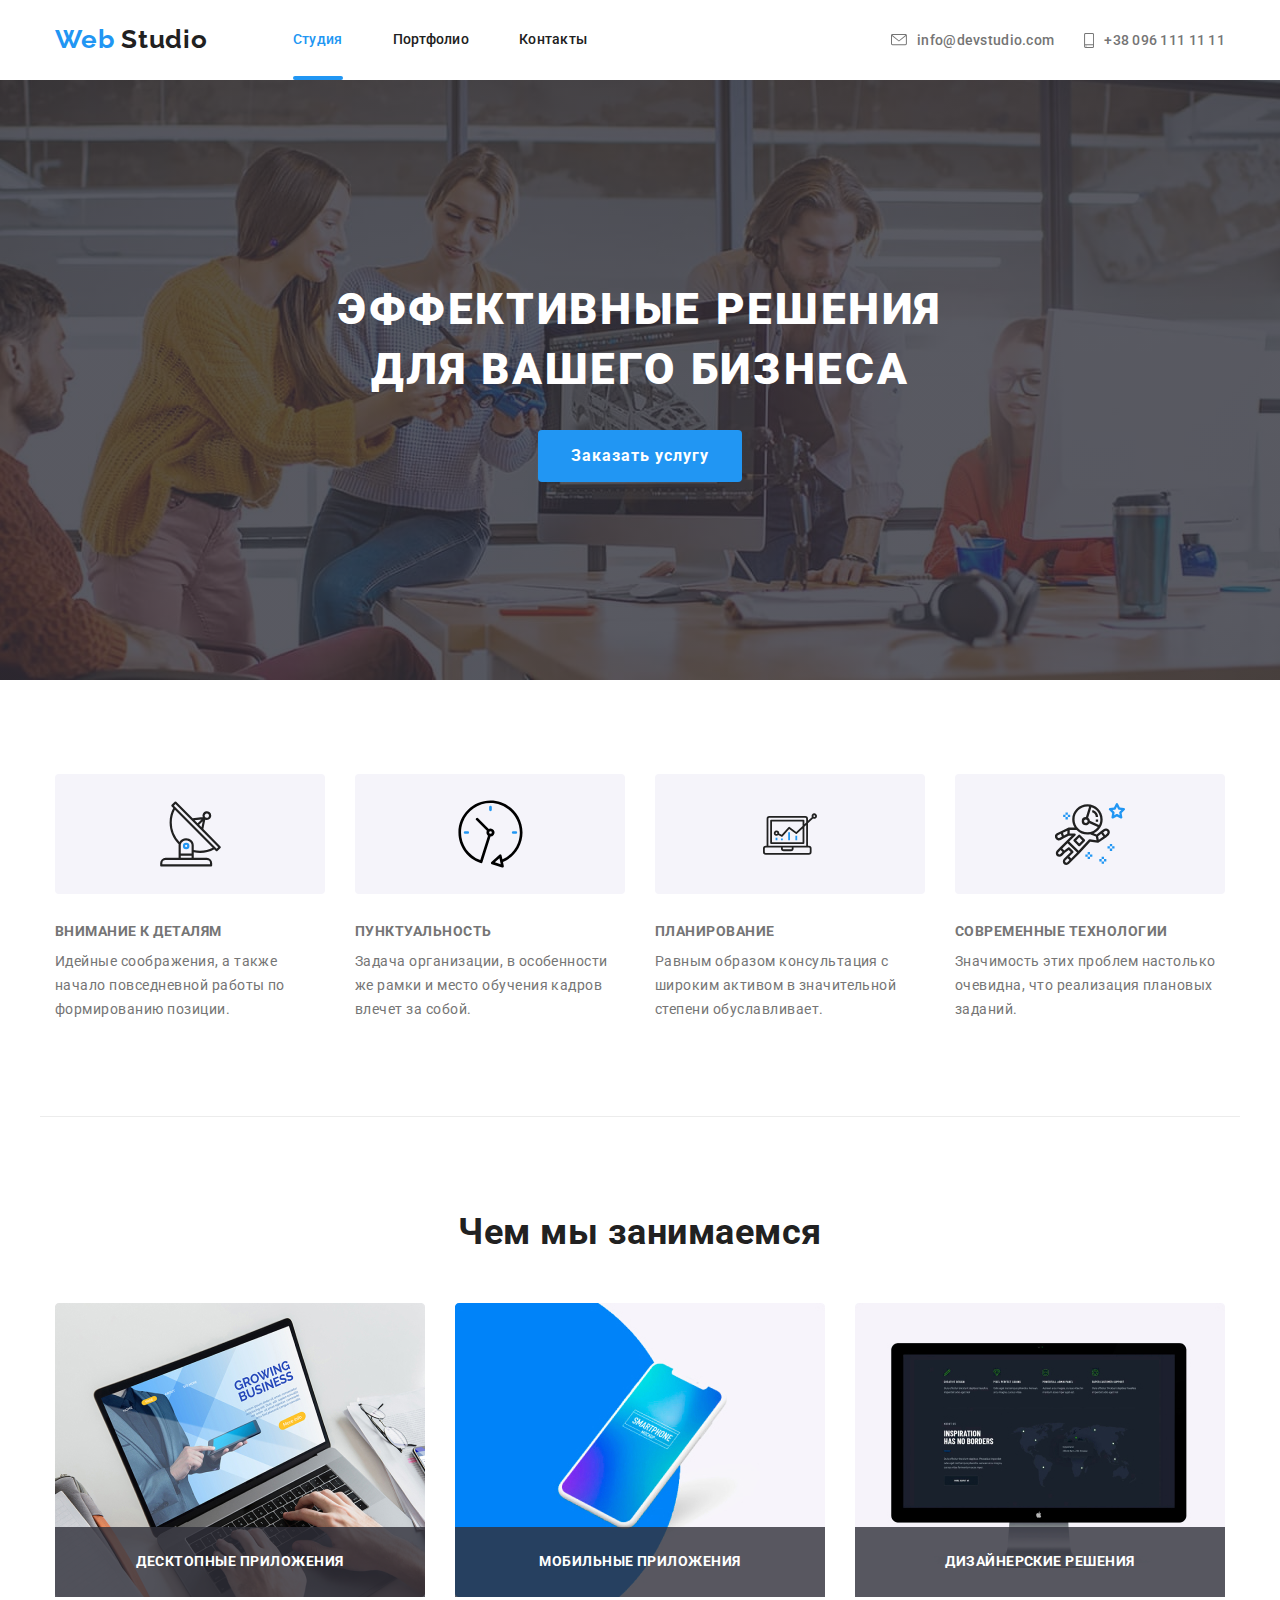
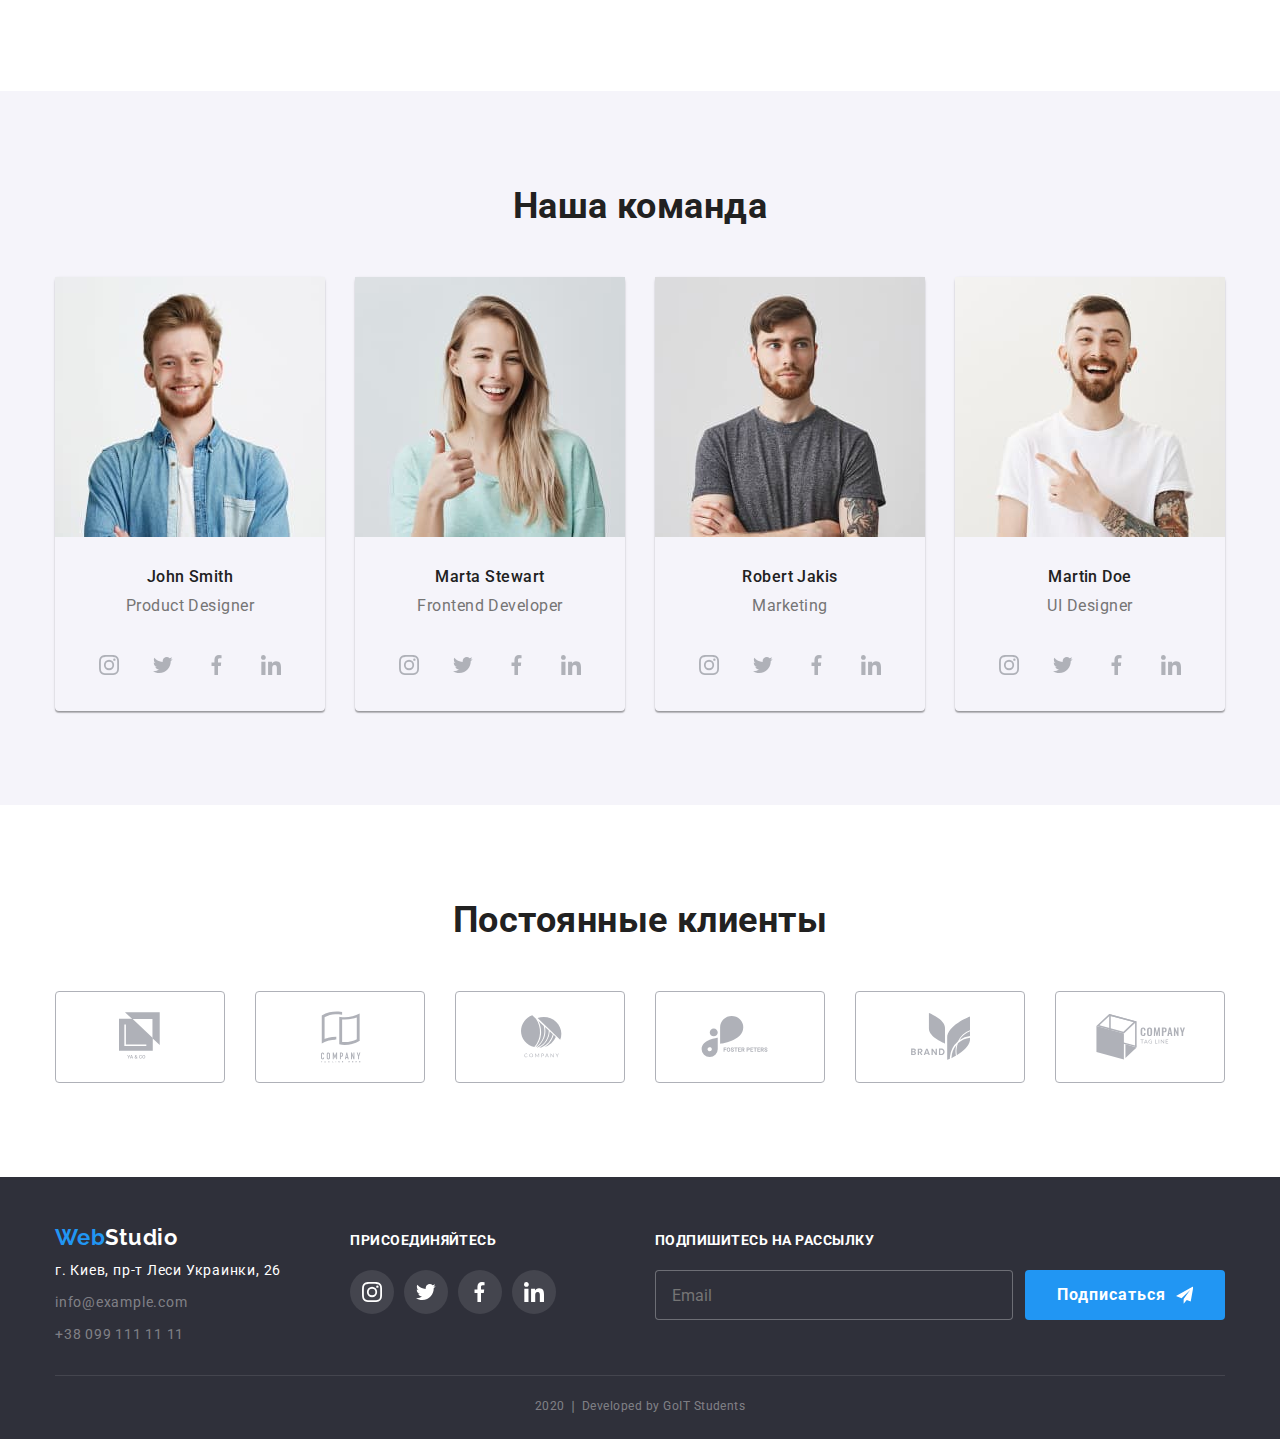
==== index.html @ 5059d778 "клонирование файлов" ====
<!DOCTYPE html>
<html lang="ru">
  <head>
    <meta charset="UTF-8" />
    <meta name="viewport" content="width=device-width, initial-scale=1.0" />
    <title>Web_studio</title>
    <link
      href="https://fonts.googleapis.com/css2?family=Raleway:wght@700&family=Roboto:wght@400;500;700;900&display=swap"
      rel="stylesheet"
    />
    <link rel="stylesheet" type="text/css" href="css/normalize.css" />
    <link rel="stylesheet" href="./css/styles.css" />
  </head>
  <body class="page">
    <!-- Шапка сайта -->
    <header>
      <div class="container main-flex">
        <nav class="nav-flex">
          <div class="logo-color">
            <a href="./index.html" class="logo"
              ><span class="logo-title"> Web </span> Studio
            </a>
          </div>
          <ul class="site-nav list">
            <li class="item"><a href="" class="link current">Студия</a></li>
            <li class="item">
              <a href="./portfolio.html" class="link">Портфолио</a>
            </li>
            <li class="item"><a href="" class="link">Контакты</a></li>
          </ul>
        </nav>
        <ul class="aside list">
          <li class="item">
            <a href="" class="link">
              <svg class="link-email">
                <use href="./image/sprite.svg#icon-email"></use>
              </svg>
              info@devstudio.com</a
            >
          </li>
          <li class="item">
            <a href="" class="link">
              <svg class="link-smartphone">
                <use href="./image/sprite.svg#icon-smartphone"></use>
              </svg>
              +38 096 111 11 11</a
            >
          </li>
        </ul>
      </div>
    </header>
    <main>
      <!--Главный сектор-->
      <div>
        <section class="hero">
          <h1 class="hero-title">
            эффективные решения <br />для вашего бизнеса
          </h1>
          <button class="button primary" data-modal-open>
            Заказать услугу
          </button>
          <div class="backdrop is-hidden" data-modal>
            <div class="modal">
              <form class="form" autocomplete="off">
                <span class="modal-title"
                  >Оставьте свои данные, мы вам перезвоним</span
                >
                <div class="form-field">
                  <input
                    id="user"
                    type="text"
                    class="input-form"
                    name="name"
                    placeholder=" "
                    autofocus
                  />
                  <label for="user" class="form-label">Имя</label>
                  <svg class="inputimg" width="18" height="18">
                    <use href="./image/sprite.svg#icon-inputname"></use>
                  </svg>
                </div>
                <div class="form-field">
                  <input
                    id="tel"
                    type="tel"
                    name="tel"
                    placeholder=" "
                    class="input-form"
                  />
                  <label for="tel" class="form-label">Телефон</label>
                  <svg class="inputimg" width="18" height="18">
                    <use href="./image/sprite.svg#icon-inputphone"></use>
                  </svg>
                </div>
                <div class="form-field">
                  <input
                    id="email"
                    type="email"
                    name="mail"
                    class="input-form"
                    placeholder=" "
                  />
                  <label for="email" class="form-label">Почта</label>
                  <svg class="inputimg" width="18" height="18">
                    <use href="./image/sprite.svg#icon-inputmail"></use>
                  </svg>
                </div>
                <div class="form-comment">
                  <textarea
                    class="comment"
                    name="comment"
                    id="comment"
                    placeholder=" "
                  ></textarea>
                  <label for="comment" class="form-label">Комментарий</label>
                </div>
                <div>
                  <label for="politica" class="politica"
                    ><input
                      class="checkbox"
                      name="checkbox"
                      value="politica"
                      id="politica"
                      type="checkbox"
                    />
                    <span class="label-icon"></span>
                    Соглашаюсь с рассылкой и принимаю
                    <a href="" class="politica-underline">Условия договора</a>
                  </label>
                </div>
                <button type="submit" class="button-submit">Отправить</button>
              </form>
              <button class="modal-close" data-modal-close>
                <svg class="inputclose" width="18" height="18">
                  <use href="./image/sprite.svg#icon-inputclose"></use>
                </svg>
              </button>
            </div>
          </div>
        </section>
      </div>
      <!-- Особенности компании-->
      <section class="section">
        <div class="feature_bottom container">
          <h2 class="section-title visually-hidden">Особенности компании</h2>
          <ul class="features list">
            <li class="item">
              <a href="" class="color">
                <svg class="antenna">
                  <use href="./image/sprite.svg#icon-antenna"></use>
                </svg>
              </a>
              <h3 class="title">Внимание к деталям</h3>
              <p class="text">
                Идейные соображения, а также начало повседневной работы по
                формированию позиции.
              </p>
            </li>
            <li class="item">
              <a href="" class="color">
                <svg class="Clock">
                  <use href="./image/sprite.svg#icon-lock"></use>
                </svg>
              </a>
              <h3 class="title">Пунктуальность</h3>
              <p class="text">
                Задача организации, в особенности же рамки и место обучения
                кадров влечет за собой.
              </p>
            </li>
            <li class="item">
              <a href="" class="color">
                <svg class="diagram">
                  <use href="./image/sprite.svg#icon-diagram"></use>
                </svg>
              </a>
              <h3 class="title">Планирование</h3>
              <p class="text">
                Равным образом консультация с широким активом в значительной
                степени обуславливает.
              </p>
            </li>
            <li class="item">
              <a href="" class="color">
                <svg class="astronaut">
                  <use href="./image/sprite.svg#icon-astronaut"></use>
                </svg>
              </a>
              <h3 class="title">Современные технологии</h3>
              <p class="text">
                Значимость этих проблем настолько очевидна, что реализация
                плановых заданий.
              </p>
            </li>
          </ul>
        </div>
      </section>
      <!--Чем занимается компания-->
      <section class="box">
        <div class="container">
          <h3 class="title">Чем мы занимаемся</h3>
          <ul class="box-img list">
            <li class="item">
              <a href="" class="box-img img"
                ><img
                  src="./image/img.jpg"
                  alt="Компьютер"
                  width="370"
                  height="294"
              /></a>

              <p class="text">Десктопные приложения</p>
            </li>
            <li class="item">
              <a href="" class="box-img img"
                ><img
                  src="./image/phone.jpg"
                  alt="Смартфон"
                  width="370"
                  height="294"
              /></a>

              <p class="text">Мобильные приложения</p>
            </li>
            <li class="item">
              <a href="" class="box-img img"
                ><img
                  src="./image/monitor.jpg"
                  alt="Монитор"
                  width="370"
                  height="294"
              /></a>
              <p class="text">Дизайнерские решения</p>
            </li>
          </ul>
        </div>
      </section>
      <!--Команда-->
      <section class="section-team">
        <div class="container team">
          <h3 class="title">Наша команда</h3>
          <ul class="teams list">
            <li class="teams-item">
              <a href=""
                ><img
                  src="./image/foto/John.jpg"
                  alt="Фото John Smith"
                  class="team-img"
                  width="270"
                  height="260"
              /></a>
              <h4 class="subject">John Smith</h4>
              <p class="subtitle">Product Designer</p>
              <ul class="social-nav list">
                <li class="item">
                  <a href="https://www.instagram.com/" class="socials">
                    <svg class="link-social">
                      <use href="./image/sprite.svg#icon-instagram"></use>
                    </svg>
                  </a>
                </li>
                <li class="item">
                  <a href="https://twitter.com/" class="socials">
                    <svg class="link-social">
                      <use href="./image/sprite.svg#icon-twitter"></use>
                    </svg>
                  </a>
                </li>
                <li class="item">
                  <a href="https://www.facebook.com/" class="socials">
                    <svg class="link-social">
                      <use href="./image/sprite.svg#icon-facebook"></use>
                    </svg>
                  </a>
                </li>
                <li class="item">
                  <a href="https://ua.linkedin.com/" class="socials">
                    <svg class="link-social">
                      <use href="./image/sprite.svg#icon-linkedin"></use>
                    </svg>
                  </a>
                </li>
              </ul>
            </li>
            <li class="teams-item">
              <a href=""
                ><img
                  src="./image/foto/Marta.jpg"
                  alt="Фото Marta Stewart"
                  class="team-img"
                  width="270"
                  height="260"
              /></a>
              <h4 class="subject">Marta Stewart</h4>
              <p class="subtitle">Frontend Developer</p>
              <ul class="social-nav list">
                <li class="item">
                  <a href="https://www.instagram.com/" class="socials">
                    <svg class="link-social">
                      <use href="./image/sprite.svg#icon-instagram"></use>
                    </svg>
                  </a>
                </li>
                <li class="item">
                  <a href="https://twitter.com/" class="socials">
                    <svg class="link-social">
                      <use href="./image/sprite.svg#icon-twitter"></use>
                    </svg>
                  </a>
                </li>
                <li class="item">
                  <a href="https://www.facebook.com/" class="socials">
                    <svg class="link-social">
                      <use href="./image/sprite.svg#icon-facebook"></use>
                    </svg>
                  </a>
                </li>
                <li class="item">
                  <a href="https://ua.linkedin.com/" class="socials">
                    <svg class="link-social">
                      <use href="./image/sprite.svg#icon-linkedin"></use>
                    </svg>
                  </a>
                </li>
              </ul>
            </li>
            <li class="teams-item">
              <a href=""
                ><img
                  src="./image/foto/Robert.jpg"
                  alt="Фото Robert Jakis"
                  class="team-img"
                  width="270"
                  height="260"
              /></a>
              <h4 class="subject">Robert Jakis</h4>
              <p class="subtitle">Marketing</p>
              <ul class="social-nav list">
                <li class="item">
                  <a href="https://www.instagram.com/" class="socials">
                    <svg class="link-social">
                      <use href="./image/sprite.svg#icon-instagram"></use>
                    </svg>
                  </a>
                </li>
                <li class="item">
                  <a href="https://twitter.com/" class="socials">
                    <svg class="link-social">
                      <use href="./image/sprite.svg#icon-twitter"></use>
                    </svg>
                  </a>
                </li>
                <li class="item">
                  <a href="https://www.facebook.com/" class="socials">
                    <svg class="link-social">
                      <use href="./image/sprite.svg#icon-facebook"></use>
                    </svg>
                  </a>
                </li>
                <li class="item">
                  <a href="https://ua.linkedin.com/" class="socials">
                    <svg class="link-social">
                      <use href="./image/sprite.svg#icon-linkedin"></use>
                    </svg>
                  </a>
                </li>
              </ul>
            </li>
            <li class="teams-item">
              <a href=""
                ><img
                  src="./image/foto/Mantin.jpg"
                  alt="Фото Martin Doe"
                  class="team-img"
                  width="270"
                  height="260"
              /></a>
              <h4 class="subject">Martin Doe</h4>
              <p class="subtitle">UI Designer</p>
              <ul class="social-nav list">
                <li class="item">
                  <a href="https://www.instagram.com/" class="socials">
                    <svg class="link-social">
                      <use href="./image/sprite.svg#icon-instagram"></use>
                    </svg>
                  </a>
                </li>
                <li class="item">
                  <a href="https://twitter.com/" class="socials">
                    <svg class="link-social">
                      <use href="./image/sprite.svg#icon-twitter"></use>
                    </svg>
                  </a>
                </li>
                <li class="item">
                  <a href="https://www.facebook.com/" class="socials">
                    <svg class="link-social">
                      <use href="./image/sprite.svg#icon-facebook"></use>
                    </svg>
                  </a>
                </li>
                <li class="item">
                  <a href="https://ua.linkedin.com/" class="socials">
                    <svg class="link-social">
                      <use href="./image/sprite.svg#icon-linkedin"></use>
                    </svg>
                  </a>
                </li>
              </ul>
            </li>
          </ul>
        </div>
      </section>
      <!--Клиенты-->
      <section class="section-client">
        <div class="container client">
          <h4 class="title">Постоянные клиенты</h4>
          <ul class="link list">
            <li class="item">
              <a href="" class="link-icon">
                <svg class="client-icon">
                  <use href="./image/sprite.svg#icon-client1"></use>
                </svg>
              </a>
            </li>
            <li class="item">
              <a href="" class="link-icon"
                ><svg class="client-icon2">
                  <use href="./image/sprite.svg#icon-client2"></use></svg
              ></a>
            </li>
            <li class="item">
              <a href="" class="link-icon"
                ><svg class="client-icon3">
                  <use href="./image/sprite.svg#icon-client3"></use>
                </svg>
              </a>
            </li>
            <li class="item">
              <a href="" class="link-icon"
                ><svg class="client-icon4">
                  <use href="./image/sprite.svg#icon-client4"></use>
                </svg>
              </a>
            </li>
            <li class="item">
              <a href="" class="link-icon"
                ><svg class="client-icon5">
                  <use href="./image/sprite.svg#icon-client5"></use>
                </svg>
              </a>
            </li>
            <li class="item">
              <a href="" class="link-icon"
                ><svg class="client-icon6">
                  <use href="./image/sprite.svg#icon-client6"></use>
                </svg>
              </a>
            </li>
          </ul>
        </div>
      </section>
    </main>
    <footer>
      <!--Адрес компании-->
      <div class="container-footer">
        <div class="flex-footer">
          <div class="logo">
            <a href="./index.html" class="logo-caption"
              ><span class="logo-title"> Web </span> Studio
            </a>
            <address class="footer-address">
              <a href="" class="address-text"
                >г. Киев, пр-т Леси Украинки, 26</a
              >
              <br />
              <a href="mailto:info@example.com" class="address-mobile"
                >info@example.com
              </a>
              <br />
              <a href="tel:+380991111111" class="address-mobile"
                >+38 099 111 11 11</a
              >
            </address>
          </div>
          <!--Соцсети-->
          <div class="socfooter">
            <b class="socials-title">Присоединяйтесь</b>
            <ul class="social-but list">
              <li class="item end">
                <a href="https://www.instagram.com/" class="socials-footer">
                  <svg class="link-social">
                    <use href="./image/sprite.svg#icon-instagram"></use>
                  </svg>
                </a>
              </li>
              <li class="item">
                <a href="https://twitter.com/" class="socials-footer">
                  <svg class="link-social">
                    <use href="./image/sprite.svg#icon-twitter"></use>
                  </svg>
                </a>
              </li>
              <li class="item">
                <a href="https://www.facebook.com/" class="socials-footer">
                  <svg class="link-social">
                    <use href="./image/sprite.svg#icon-facebook"></use>
                  </svg>
                </a>
              </li>
              <li class="item">
                <a href="https://ua.linkedin.com/" class="socials-footer">
                  <svg class="link-social">
                    <use href="./image/sprite.svg#icon-linkedin"></use>
                  </svg>
                </a>
              </li>
            </ul>
          </div>
          <!--Формы-->
          <div class="forms">
            <b class="form-title">Подпишитесь на рассылку</b>
            <form action="#" class="forms-button list">
              <input
                type="email"
                name="email"
                placeholder="Email"
                class="button-secondary"
              />

              <button type="submit" class="button-primary">
                Подписаться
                <svg class="link-send">
                  <use href="./image/sprite.svg#icon-send"></use>
                </svg>
              </button>
            </form>
          </div>
        </div>
      </div>
      <!--Создатель сайта-->
      <address class="copyright">
        <a href="" class="author">2020 &#10072; Developed by GoIT Students</a>
      </address>
    </footer>
    <!-- <script>
      (() => {
        document
          .querySelector(".js-speaker-form")
          .addEventListener("submint", (e) => {
            e.preventDefault();

            new FormData(e.currentTarget).forEach((value, name) =>
              console.log("${name}: ${value}")
            );
          });
      })();
    </script> -->
    <script src="./js/modal.js"></script>
  </body>
</html>
---- css/styles.css ----
/* палитра цветов макета */
/* цвет главного героя, кнопки color: #ffffff;
фон кнопки color: #2196f3;
основной цвет текста color: #212121;
цвет доп. теста color: #757575;
текст автора сайта color: rgba(255, 255, 255, 0.4);
текст адрес футер color: rgba(255, 255, 255, 0.6);
кнопка деятельности фон background: rgba(47, 48, 58, 0.8);
фон кнопок особенности background: #f5f4fa;
footer background: #e5e5e5;
список портфолио: background: #F5F4FA;*/
html {
  box-sizing: border-box;
}
*,
*::after,
*::before {
  padding: 0;
  margin: 0;
  box-sizing: inherit;
}
:root {
  --primary-text-color: #212121;
  --color-link: #2196f3;
  --hero-text: #ffffff;
  --text-color: #757575;
  --text-autor: rgba(255, 255, 255, 0.4);
  --text-footer: rgba(255, 255, 255, 0.6);
  --footter-background-color: #2f303a;
  --portfolio-ul-background: #f5f4fa;
  --text-social: #afb1b8;
  --socials-footer: rgba(255, 255, 255, 0.1);
  --portfolio-filter-text: #f5f4fa;
}
.page {
  color: var(--primary-text-color);
  background-color: var(--hero-text);
  font-family: Roboto, sans-serif;
  letter-spacing: 0.03em;
}
header {
  background-color: var(--hero-text);
}
.list {
  padding: 0;
  margin: 0;
  list-style: none;
}
a {
  text-decoration: none;
}
nav {
  color: var(--primary-text-color);
  font-weight: 500;
  font-size: 14px;
  line-height: 1.14;
}
.container {
  width: 1200px;
  margin-left: auto;
  margin-right: auto;
  padding-left: 15px;
  padding-right: 15px;
  background-color: var(--hero-text);
}
img {
  display: block;
  max-width: 100%;
  height: auto;
}
/* INDEX CSS*/
/*header*/

/* logo*/
.main-flex {
  display: flex;
  align-items: center;
}
.nav-flex {
  display: flex;
}

.logo-color {
  display: block;
  margin-top: 24px;
  margin-bottom: 25px;
}
.logo {
  color: var(--primary-text-color);
  font-family: Raleway, Arial, Helvetica, sans-serif;
  font-weight: 700;
  font-size: 26px;
  line-height: 1.19;
  letter-spacing: 0.03em;

  transition: color 250ms cubic-bezier(0.4, 0, 0.2, 1);
  /* transition-property: color;
  transition-duration: 250ms;
  transition-timing-function: cubic-bezier(0.4, 0, 0.2, 1);*/
}
.logo:hover,
.logo:focus {
  color: var(--color-link);
}
.logo .logo-title {
  color: var(--color-link);
}

/*site-nav*/
.site-nav {
  display: flex;
  margin-left: 85px;
}

.site-nav .item + .item {
  margin-left: 50px;
}

.site-nav .link {
  display: block;
  padding-top: 32px;
  padding-bottom: 32px;

  color: var(--primary-text-color);
  font-weight: 500;
  font-size: 14px;
  line-height: 1.14;
  letter-spacing: 0.02em;

  transition: color 250ms cubic-bezier(0.4, 0, 0.2, 1);
  /* transition-property: color;
  transition-duration: 250ms;
  transition-timing-function: cubic-bezier(0.4, 0, 0.2, 1); */
}
.site-nav .link:hover,
.site-nav .link:focus {
  color: var(--color-link);
}
.site-nav .link.current {
  color: var(--color-link);
  position: relative;
  display: inline-block;
}

.site-nav .current {
  position: relative;
}

.current::after {
  content: "";
  position: absolute;
  bottom: 0;
  left: 0;
  width: 100%;
  height: 4px;
  background-color: #2196f3;
  border-radius: 2px;
}

/*aside*/
.aside {
  display: flex;
  padding: 0;
  margin: 0;
  margin-left: auto;
  align-items: center;
}
.aside .item {
  margin-left: 30px;
}
.aside .item:first-child {
  margin-left: 0;
}

.aside .link {
  padding-top: 32px;
  padding-bottom: 32px;

  color: var(--text-color);
  font-weight: 500;
  font-size: 14px;
  line-height: 16px;
  letter-spacing: 0.02em;
  align-items: center;

  transition: color 250ms cubic-bezier(0.4, 0, 0.2, 1),
    fill 2500ms cubic-bezier(0.4, 0, 0.2, 1);

  /* transition-property: color, fill;
  transition-duration: 250ms;
  transition-timing-function: cubic-bezier(0.4, 0, 0.2, 1); */
}
.aside .link:hover,
.aside .link:focus {
  color: var(--color-link);
  fill: var(--color-link);
}

.link-email {
  width: 16px;
  height: 12px;
  margin-right: 10px;
  fill: currentColor;
}

.link-smartphone {
  width: 10px;
  height: 15px;
  margin-right: 10px;
  fill: currentColor;
}

/*main*/

/*hero*/
.hero {
  max-width: 1600px;
  height: 600px;
  margin-left: auto;
  margin-right: auto;
  background-image: linear-gradient(
      rgba(47, 48, 58, 0.8),
      rgba(47, 48, 58, 0.8)
    ),
    url("../image/hero/Header\ img\ \(1\).jpg");
  background-repeat: no-repeat;
  background-size: cover;
  background-position: center;
  background-color: rgb(58, 54, 63);
  color: var(--hero-text);
  text-align: center;
}
.hero-title {
  margin-top: 0px;
  margin-bottom: 30px;
  padding-top: 200px;

  font-weight: 900;
  font-size: 44px;
  line-height: 1.36;
  letter-spacing: 0.06em;
  text-transform: uppercase;
}

.hero .button {
  background-color: var(--text-color);
}
.button.primary {
  display: inline-block;
  border-radius: 4px;
  padding-top: 10px;
  padding-left: 32px;
  padding-bottom: 10px;
  padding-right: 32px;
  min-width: 136px;

  color: var(--hero-text);
  background-color: var(--color-link);
  letter-spacing: 0.06em;
  font-weight: 700;
  font-size: 16px;
  line-height: 1.87;
  align-items: center;
  text-align: center;
  border: 1px solid transparent;
  transition: color 250ms cubic-bezier(0.4, 0, 0.2, 1),
    background-color 250ms cubic-bezier(0.4, 0, 0.2, 1);
}

.button:hover,
.button:focus {
  color: var(--footter-background-color);
  background-color: var(--hero-text);
}

.button.secondary {
  color: var(--text-footer);
  background-color: var(--footter-background-color);
  font-size: 16px;
  line-height: 1.87;
  border: 1px solid transparent;
  transition: color 250ms cubic-bezier(0.4, 0, 0.2, 1);
  /* transition-property: color;
  transition-duration: 250ms;
  transition-timing-function: cubic-bezier(0.4, 0, 0.2, 1); */
}
.backdrop.is-hidden {
  visibility: hidden;
  opacity: 0;
  pointer-events: none;
}
.backdrop {
  position: fixed;
  z-index: 1;
  top: 0;
  left: 0;
  width: 100%;
  height: 100%;
  visibility: visible;
  opacity: 1;
  background: rgba(0, 0, 0, 0.2);
  transition: opacity 250ms cubic-bezier(0.4, 0, 0.2, 1);
}

.modal {
  position: absolute;
  top: 50%;
  left: 50%;
  width: 528px;
  min-height: 581px;
  transform: translate(-50%, -50%);
  border-radius: 4px;
  text-align: left;
  margin-left: 0;
  margin-right: 0;
  padding: 40px;
  background: #ffffff;
  box-shadow: 0px 2px 1px rgba(0, 0, 0, 0.2), 0px 1px 1px rgba(0, 0, 0, 0.14),
    0px 1px 3px rgba(0, 0, 0, 0.12);
}
.modal-close {
  position: absolute;
  width: 30px;
  height: 30px;
  border-radius: 50%;
  top: 8px;
  right: 8px;
  border: transparent;
  /* transform: translate(50%, -50%); */
  background: #ffffff;
  box-shadow: 0px 2px 1px rgba(0, 0, 0, 0.2), 0px 1px 1px rgba(0, 0, 0, 0.14),
    0px 1px 3px rgba(0, 0, 0, 0.12);
  cursor: pointer;
}

.inputclose {
  position: absolute;
  top: 50%;
  left: 50%;
  transform: translate(-50%, -50%);
}

.form-label {
  color: #ffffff;
  transform: translateY(-50%);
}

.modal-title {
  color: var(--primary-text-color);
  display: block;
  font-weight: 700;
  font-size: 20px;
  line-height: 23px;
  text-align: center;
  line-height: 1.15;
  margin-bottom: 30px;
  letter-spacing: 0.03em;
}
.form-field {
  position: relative;
  margin-bottom: 30px;
}

.form-field input {
  margin: 0;
  padding: 0;
}
.form-field .input-form {
  display: block;
  width: 100%;
  height: 40px;
  padding: 12px 16px 12px 42px;
  cursor: pointer;
  border: 1px solid rgba(33, 33, 33, 0.2);
  border-radius: 4px;
  transition: border-color 250ms cubic-bezier(0.4, 0, 0.2, 1),
    transform 250ms cubic-bezier(0.4, 0, 0.2, 1),
    fill 250ms cubic-bezier(0.4, 0, 0.2, 1);
}

.input-form:focus + .form-label {
  color: var(--color-link);
  transform: translate(-23px, -40px);
}

.input-form:focus {
  border-color: var(--color-link);
  outline: none;
}

.input-form:focus ~ .inputimg {
  fill: var(--color-link);
}

.input-form:focus + .form-label,
.input-form:not(:placeholder-shown) + .form-label {
  transform: translateY(-40px);
  outline: none;
}
.form-label {
  position: absolute;
  top: 50%;
  transform: translateY(-50%);
  left: 42px;
  font-style: 400;
  font-weight: 400;
  font-size: 14px;
  line-height: 1.14;
  letter-spacing: 0.01em;
  color: var(--text-color);
  transition: transform 250ms cubic-bezier(0.4, 0, 0.2, 1),
    color 250ms cubic-bezier(0.4, 0, 0.2, 1);
}

.form-comment {
  position: relative;
  margin-bottom: 20px;
}

.comment {
  border: 1px solid rgba(33, 33, 33, 0.2);
  transition: transform 250ms cubic-bezier(0.4, 0, 0.2, 1),
    border-color 250ms cubic-bezier(0.4, 0, 0.2, 1),
    color 250ms cubic-bezier(0.4, 0, 0.2, 1);
  display: block;
}

.comment:focus {
  border-color: var(--color-link);
  outline: none;
}
.comment:focus + .form-label {
  color: var(--color-link);
  transform: translate(-10px, -45px);
}
.form-comment label {
  position: absolute;
  top: 12px;
  left: 16px;
  padding-top: 12px;
}

.inputimg {
  position: absolute;
  top: 50%;
  transform: translateY(-50%);
  left: 16px;
  margin-right: 11px;
  fill: rgb(0, 0, 0);
  transition: fill 250ms cubic-bezier(0.4, 0, 0.2, 1);
}

.inputimg:focus {
  fill: var(--color-link);
}
textarea {
  resize: none;
  color: var(--text-color);
  width: 100%;
  height: 96px;
  border: 1px solid rgba(33, 33, 33, 0.2);
  border-radius: 4px;
  padding-top: 12px;
  padding-left: 16px;
  font-style: 400;
  font-weight: 400;
  font-size: 14px;
  line-height: 1.14;
}

.politica {
  align-items: center;
  justify-content: center;
  margin-left: 8px;
  font-weight: 400;
  font-size: 14px;
  line-height: 1.71;
  letter-spacing: 0.03em;
  color: var(--text-color);
}
.politica-underline {
  text-decoration: underline;
  color: var(--color-link);
  margin-left: 5px;
}

.button-submit {
  margin-left: auto;
  margin-right: auto;
  display: block;
  margin-top: 30px;
  margin-bottom: 40px;
  background-color: var(--color-link);

  padding-top: 10px;
  padding-left: 55px;
  padding-bottom: 10px;
  padding-right: 56px;
  min-width: 200px;
  color: var(--hero-text);
  box-shadow: 0px 4px 4px rgba(0, 0, 0, 0.15);
  letter-spacing: 0.06em;
  font-weight: 700;
  font-size: 16px;
  line-height: 1.87;
  align-items: center;
  text-align: center;

  border-radius: 4px;
  border: 1px solid transparent;
  border: 0;
  transition: color 250ms cubic-bezier(0.4, 0, 0.2, 1),
    background-color 250ms cubic-bezier(0.4, 0, 0.2, 1);
}

.checkbox {
  -webkit-appearance: none;
  -moz-appearance: none;
  appearance: none;

  position: absolute;
}
.label-icon {
  display: inline-block;
  width: 15px;
  height: 15px;
  margin-right: 10px;
  border: 2px solid var(--primary-text-color);
  border-radius: 2px;
}
.checkbox:checked + .label-icon {
  background-color: var(--color-link);
  border-color: var(--color-link);
  background-image: url("../image/icon_check.svg");
  background-size: contain;
  background-origin: border-box;
}

/*section*/
.section {
  background-color: var(--hero-text);
  padding-top: 94px;
}
.section-title {
  margin-top: 0;
}
.section .title {
  color: var(--text-color);
  font-weight: 700;
  font-size: 14px;
  line-height: 1.14;
  text-transform: uppercase;
}
/* .section .text {
  color: var(--hero-text);
} */
.subtitle {
  color: var(--text-color);
  font-size: 16px;
  line-height: 1.19;
}

.feature_bottom {
  padding-bottom: 94px;
  border-bottom: 1px solid #ececec;
}
.features {
  display: flex;
  flex-wrap: wrap;
}
.features .item {
  width: calc((100% - 90px) / 4);
  margin-right: 30px;
}
.features .item:nth-child(4n) {
  margin-right: 0;
}
.features .icon {
  padding-top: 25px;
  padding-left: 107px;
  padding-bottom: 25px;
  padding-right: 107px;
  background-color: var(--portfolio-ul-background);
}
.color {
  display: flex;
  width: 270px;
  height: 120px;

  border-radius: 4px;
  background-color: var(--portfolio-ul-background);
  justify-content: center;
  align-items: center;
}
.antenna {
  width: 65px;
  height: 70px;
}

.Clock {
  width: 67px;
  height: 70px;
}
.diagram {
  width: 70px;
  height: 54px;
}
.astronaut {
  width: 70px;
  height: 70px;
}

.features .title {
  margin-top: 30px;
  margin-bottom: 0;
}
.features p {
  margin-top: 10px;
  margin-bottom: 0;
  color: var(--text-color);
  font-size: 14px;
  line-height: 1.71;
}

/*box*/
.box {
  background-color: var(--hero-text);
  padding-bottom: 94px;
  padding-top: 94px;
}

.box .box-img {
  display: flex;
  flex-wrap: wrap;
}
.box-img .item {
  width: calc((100% - 60px) / 3);
  margin-right: 30px;
}
.box-img .item:nth-child(3n) {
  margin-right: 0;
}

.item {
  position: relative;
}

.box .title {
  margin: 0;
  padding: 0;
  margin-bottom: 50px;
  font-weight: 700;
  font-size: 36px;
  line-height: 42px;
  text-align: center;
}
.box .text {
  position: absolute;
  bottom: 0;
  left: 0;
  width: 100%;
  margin: 0;
  padding: 0;
  padding-top: 27px;
  padding-bottom: 27px;
  padding-left: 0px;
  padding-right: 0px;
  color: var(--hero-text);
  font-weight: 700;
  font-size: 14px;
  line-height: 1.14;
  text-align: center;
  text-transform: uppercase;
  background: rgba(47, 48, 58, 0.8);
}

/*section-team*/
.section-team {
  background-color: var(--portfolio-ul-backgroundburlywood);
  padding-top: 94px;
  padding-bottom: 94px;
  background: #f5f4fa;
}
.section-team .title {
  margin: 0;
  padding: 0;
  margin-bottom: 50px;
  font-size: 36px;
  line-height: 42px;
  text-align: center;
}
.team {
  background-color: var(--portfolio-ul-backgroundburlywood);
}
.teams {
  display: flex;
  text-align: center;

  border-radius: 4px;
}
.team-img {
  margin-bottom: 30px;
}

.teams-item {
  width: calc((100% - 90px) / 4);
  margin-right: 30px;
  box-shadow: 0px 2px 1px rgba(0, 0, 0, 0.2), 0px 1px 1px rgba(0, 0, 0, 0.14),
    0px 1px 3px rgba(0, 0, 0, 0.12);
  border-radius: 4px;
  padding-bottom: 24px;
}
.teams-item:nth-child(4n) {
  margin-right: 0;
}
.teams .color {
  background-color: #ffffff;
  padding-bottom: 36px;
}

.subject {
  display: block;
  margin: 0;
  padding: 0;
  margin-bottom: 10px;
  color: var(--primary-text-color);
  font-weight: 500;
  font-size: 16px;
  line-height: 1.19;
}
.subject:hover {
  color: var(--color-link);
}
.subtitle {
  margin: 0;
  padding: 0;
  margin-bottom: 28px;
}
.social-nav {
  display: flex;
  margin-right: auto;
  margin-left: auto;
  width: 206px;
  height: 44px;
  padding: 0;
  justify-content: space-between;
}

.link-social {
  display: inline-block;
  width: 20px;
  height: 20px;
  align-items: center;
}
.socials {
  margin: 0;
  padding: 0;
  display: flex;
  justify-content: center;
  align-items: center;
  width: 44px;
  height: 44px;
  border-radius: 50%;
  background-size: 20px;
  padding-top: 12px;
  padding-right: 12px;
  padding-bottom: 12px;
  padding-left: 12px;
  fill: var(--text-social);
  cursor: pointer;

  transition: background-color 250ms cubic-bezier(0.4, 0, 0.2, 1),
    fill 250ms cubic-bezier(0.4, 0, 0.2, 1);

  /* transition-property: background-color, fill;
  transition-duration: 250ms;
  transition-timing-function: cubic-bezier(0.4, 0, 0.2, 1); */
}

.socials:hover,
.socials:focus {
  background-color: var(--color-link);
  fill: var(--hero-text);
  align-items: center;
}
/*section-client*/
.section-client {
  background-color: var(--hero-text);
}
.client {
  padding-top: 94px;
  padding-bottom: 94px;
}

.link {
  display: flex;
  flex-wrap: wrap;
  justify-content: center;
}

.link .item {
  display: inline-block;
  width: calc((100% - 150px) / 6);
  border: 1px solid #afb1b8;
  box-sizing: border-box;
  border-radius: 4px;
  margin-right: 30px;
  transition: border 250ms cubic-bezier(0.4, 0, 0.2, 1);

  /* transition-property: border;
  transition-duration: 250ms;
  transition-timing-function: cubic-bezier(0.4, 0, 0.2, 1); */
}

.link .item:hover {
  border: 1px solid var(--color-link);
}

.link .item:nth-child(6n) {
  margin-right: 0;
}

.section-client .title {
  margin: 0;
  padding: 0;
  margin-bottom: 50px;
  font-weight: 700;
  font-size: 36px;
  line-height: 1.17;
  text-align: center;
}

.link-icon {
  display: flex;
  margin: 0;
  padding: 0;
  width: 170px;
  height: 90px;
  border-radius: 4px;
  justify-content: center;
  align-items: center;
  fill: var(--text-social);
  transition: fill 2500ms cubic-bezier(0.4, 0, 0.2, 1);

  /* transition-property: fill;
  transition-duration: 250ms;
  transition-timing-function: cubic-bezier(0.4, 0, 0.2, 1); */
}
.link-icon:hover {
  fill: var(--color-link);
}

.client-icon {
  width: 45px;
  height: 50px;
  align-items: center;
  justify-content: center;
}
.client-icon2 {
  width: 40px;
  height: 52px;
  align-items: center;
  justify-content: center;
}
.client-icon3 {
  width: 41px;
  height: 43px;
  align-items: center;
  justify-content: center;
}
.client-icon4 {
  width: 80px;
  height: 42px;
  align-items: center;
  justify-content: center;
}
.client-icon5 {
  width: 59px;
  height: 47px;
  align-items: center;
  justify-content: center;
}
.client-icon6 {
  width: 90px;
  height: 46px;
  align-items: center;
  justify-content: center;
}

/*footer*/
footer {
  background-color: var(--footter-background-color);
  color: var(--hero-text);
  padding-top: 48px;
}
.container-footer {
  width: 1200px;
  margin-left: auto;
  margin-right: auto;
  padding-right: 15px;
  padding-left: 15px;
}
.flex-footer {
  display: flex;
  align-items: baseline;
  padding-bottom: 28px;
  border-bottom: 1px solid rgba(255, 255, 255, 0.1);
}

.logo-caption .logo-title {
  color: var(--color-link);
}
.logo-caption {
  display: flex;

  color: var(--hero-text);
  font-family: Raleway, sans-serif;
  font-weight: 700;
  font-size: 22px;
  line-height: 1.18;

  transition: color 250ms cubic-bezier(0.4, 0, 0.2, 1);
  /* transition-property: color;
  transition-duration: 250ms;
  transition-timing-function: cubic-bezier(0.4, 0, 0.2, 1); */
}
.logo-caption:hover,
.logo-caption:focus {
  color: var(--color-link);
}

/*address*/
address {
  font-style: normal;
}

.footer-address {
  font-family: Roboto, sans-serif;
  letter-spacing: 0.03em;
  font-style: normal;
  font-weight: 400;
}

.address-text {
  color: var(--hero-text);
  font-size: 14px;
  line-height: 1.71;
  transition: color 250ms cubic-bezier(0.4, 0, 0.2, 1);
  /* transition-property: color;
  transition-duration: 250ms;
  transition-timing-function: cubic-bezier(0.4, 0, 0.2, 1); */
}
.address-text:hover,
.address-text:focus {
  color: var(--color-link);
}
.address-mobile {
  color: var(--text-autor);
  font-style: normal;
  font-size: 14px;
  line-height: 1.71;
  transition: color 250ms cubic-bezier(0.4, 0, 0.2, 1);
  /* transition-property: color;
  transition-duration: 250ms;
  transition-timing-function: cubic-bezier(0.4, 0, 0.2, 1); */
}
.address-mobile:hover,
.address-mobile:focus {
  color: var(--color-link);
}

.socfooter {
  margin-left: 69px;
}
.social-but {
  display: flex;
  flex-wrap: wrap;
  margin-top: 21px;
  align-items: center;
}

.social-but .item {
  display: inline-block;
  margin-right: 10px;
  justify-content: space-between;
}

.socials-footer {
  margin: 0;
  padding: 0;
  display: flex;
  justify-content: center;
  align-items: center;
  width: 44px;
  height: 44px;
  border-radius: 50%;
  background-size: 20px;
  padding-top: 12px;
  padding-right: 12px;
  padding-bottom: 12px;
  padding-left: 12px;
  background-color: var(--socials-footer);
  fill: var(--hero-text);
  transition: background-color 250ms cubic-bezier(0.4, 0, 0.2, 1);
  /* transition-property: background-color;
  transition-duration: 250ms;
  transition-timing-function: cubic-bezier(0.4, 0, 0.2, 1); */
}

.socials-footer:hover {
  background-color: var(--color-link);
}

.socials-title {
  font-size: 14px;
  line-height: 1.14;
  text-transform: uppercase;
}
/* forms */
.forms {
  margin-left: auto;
}
.forms-button {
  display: flex;
  margin-top: 21px;
}
.forms-button .item {
  display: inline-block;
}
.form-title {
  font-size: 14px;
  line-height: 1.14;
  text-transform: uppercase;
}
.forms > p {
  display: block;
}
.button-primary {
  position: relative;
  display: flex;
  align-items: center;
  justify-content: center;
  align-items: center;
  text-align: center;
  border-radius: 4px;
  margin-left: 12px;
  padding-top: 10px;
  padding-left: 32px;
  padding-bottom: 10px;
  padding-right: 32px;
  min-width: 136px;
  width: 200px;
  height: 50px;
  border: none;
  color: var(--hero-text);
  background-color: var(--color-link);
  letter-spacing: 0.06em;
  font-weight: 700;
  font-size: 16px;
  line-height: 1.87;
}
.button-secondary {
  display: inline-block;
  align-items: center;
  border: 1px solid rgba(255, 255, 255, 0.3);
  border-radius: 4px;
  padding-top: 15px;
  padding-left: 16px;
  padding-bottom: 15px;
  min-width: 136px;
  width: 358px;
  height: 50px;
  background-color: var(--footter-background-color);
  color: var(--text-footer);
  font-size: 16px;
  line-height: 1.87;
}
.link-send {
  width: 24px;
  height: 24px;
  margin-left: 10px;
}

/*владелец сайта*/
.copyright {
  text-align: center;
}
.author {
  display: inline-block;
  padding-top: 18px;
  padding-bottom: 21px;
  color: var(--text-autor);
  font-size: 12px;
  line-height: 2;
}
.author:hover,
.author:focus {
  color: var(--color-link);
}

/*PORTFOLIO CSS*/
/* header */

.border {
  border: 1px solid#ECECEC;
}
/*nav*/
.filter-nav {
  padding-top: 100px;
  padding-bottom: 50px;
}
.filter {
  font-weight: 500;
  font-size: 16px;
  line-height: 1.62;
  text-align: center;
  border-radius: 4px;
}
.filter .button {
  color: var(--primary-text-color);
  background-color: var(--portfolio-ul-background);
}
.filter-text {
  padding: 0;
  border: none;
  padding-top: 6px;
  padding-right: 22px;
  padding-bottom: 6px;
  padding-left: 22px;
  margin-right: 8px;
  border-radius: 4px;
  background-color: var(--portfolio-filter-text);
  cursor: pointer;

  font-style: normal;
  font-weight: 500;
  font-size: 16px;
  line-height: 1.62;
  text-align: center;
  letter-spacing: 0.03em;
  transition: color 250ms cubic-bezier(0.4, 0, 0.2, 1),
    background-color 250ms cubic-bezier(0.4, 0, 0.2, 1);
  /* transition-property: color, background-color;
  transition-duration: 250ms;
  transition-timing-function: cubic-bezier(0.4, 0, 0.2, 1); */
}

.filter-text:last-child {
  margin-right: 0px;
}

.filter-text:hover,
.filter-text:focus {
  color: var(--hero-text);
  background-color: var(--color-link);
}
.work .title {
  margin: 0;
  padding: 0;
}
.visually-hidden {
  position: absolute;
  clip: rect(0 0 0 0);
  width: 1px;
  height: 1px;
  margin: -1px;
}
.card-content:not(:nth-last-child(-n + 3)) {
  margin-bottom: 30px;
}

.card-content:not(:nth-child(3n)) {
  margin-right: 30px;
}
.cards .item {
  width: 370px;
}

.cards {
  display: flex;
  flex-wrap: wrap;
  border-top-left-radius: 5px;
  border-top-right-radius: 5px;
  overflow: hidden;
  padding-bottom: 94px;
}
.card-content {
  width: calc((100% - 60px) / 3);
  margin-right: 30px;
  background: #ffffff;
  text-decoration: none;
}
.card-content:nth-child(3n) {
  margin-right: 0;
}
.portfolio-content {
  padding: 0px 24px 0px 24px;
  border-right: 1px solid #eeeeee;
  border-bottom: 1px solid #eeeeee;
  border-left: 1px solid #eeeeee;
  border-bottom-right-radius: 5px;
  border-bottom-left-radius: 5px;
}
.cards .title {
  color: var(--primary-text-color);
  font-weight: 700;
  font-size: 18px;
  line-height: 2;
  letter-spacing: 0.06em;
}
.portfolio-elements {
  border-top-right-radius: 5px;
  border-top-left-radius: 5px;
  overflow: hidden;
}

.card-content:hover {
  background: #ffffff;
  border: 1px solid #eeeeee;
  box-sizing: border-box;
  box-shadow: 1px 4px 6px rgba(0, 0, 0, 0.16), 0px 4px 4px rgba(0, 0, 0, 0.06),
    0px 1px 1px rgba(0, 0, 0, 0.12);
  border-radius: 5px;
}

.project .subtitle {
  color: var(--text-color);
  font-size: 16px;
  line-height: 1.87;
}

.overlay {
  position: relative;
  overflow: hidden;
}
.portfolio-elements:hover .text-project,
.portfolio-elements:focus .text-project {
  transform: scaleY(1);
  opacity: 1;
}

.text-project {
  opacity: 0;
  position: absolute;
  top: 0;
  left: 0;
  transform: translateY(100%);
  display: flex;
  text-align: start;
  justify-content: center;
  align-items: center;
  width: 100%;
  height: 100%;
  margin: 0px;
  padding: 0px 24px;
  color: var(--hero-text);
  background: rgba(33, 150, 243, 0.9);
  font-weight: 400;
  font-size: 18px;
  line-height: 1.56;
  transition: transform 250ms cubic-bezier(0.4, 0, 0.2, 1);
}
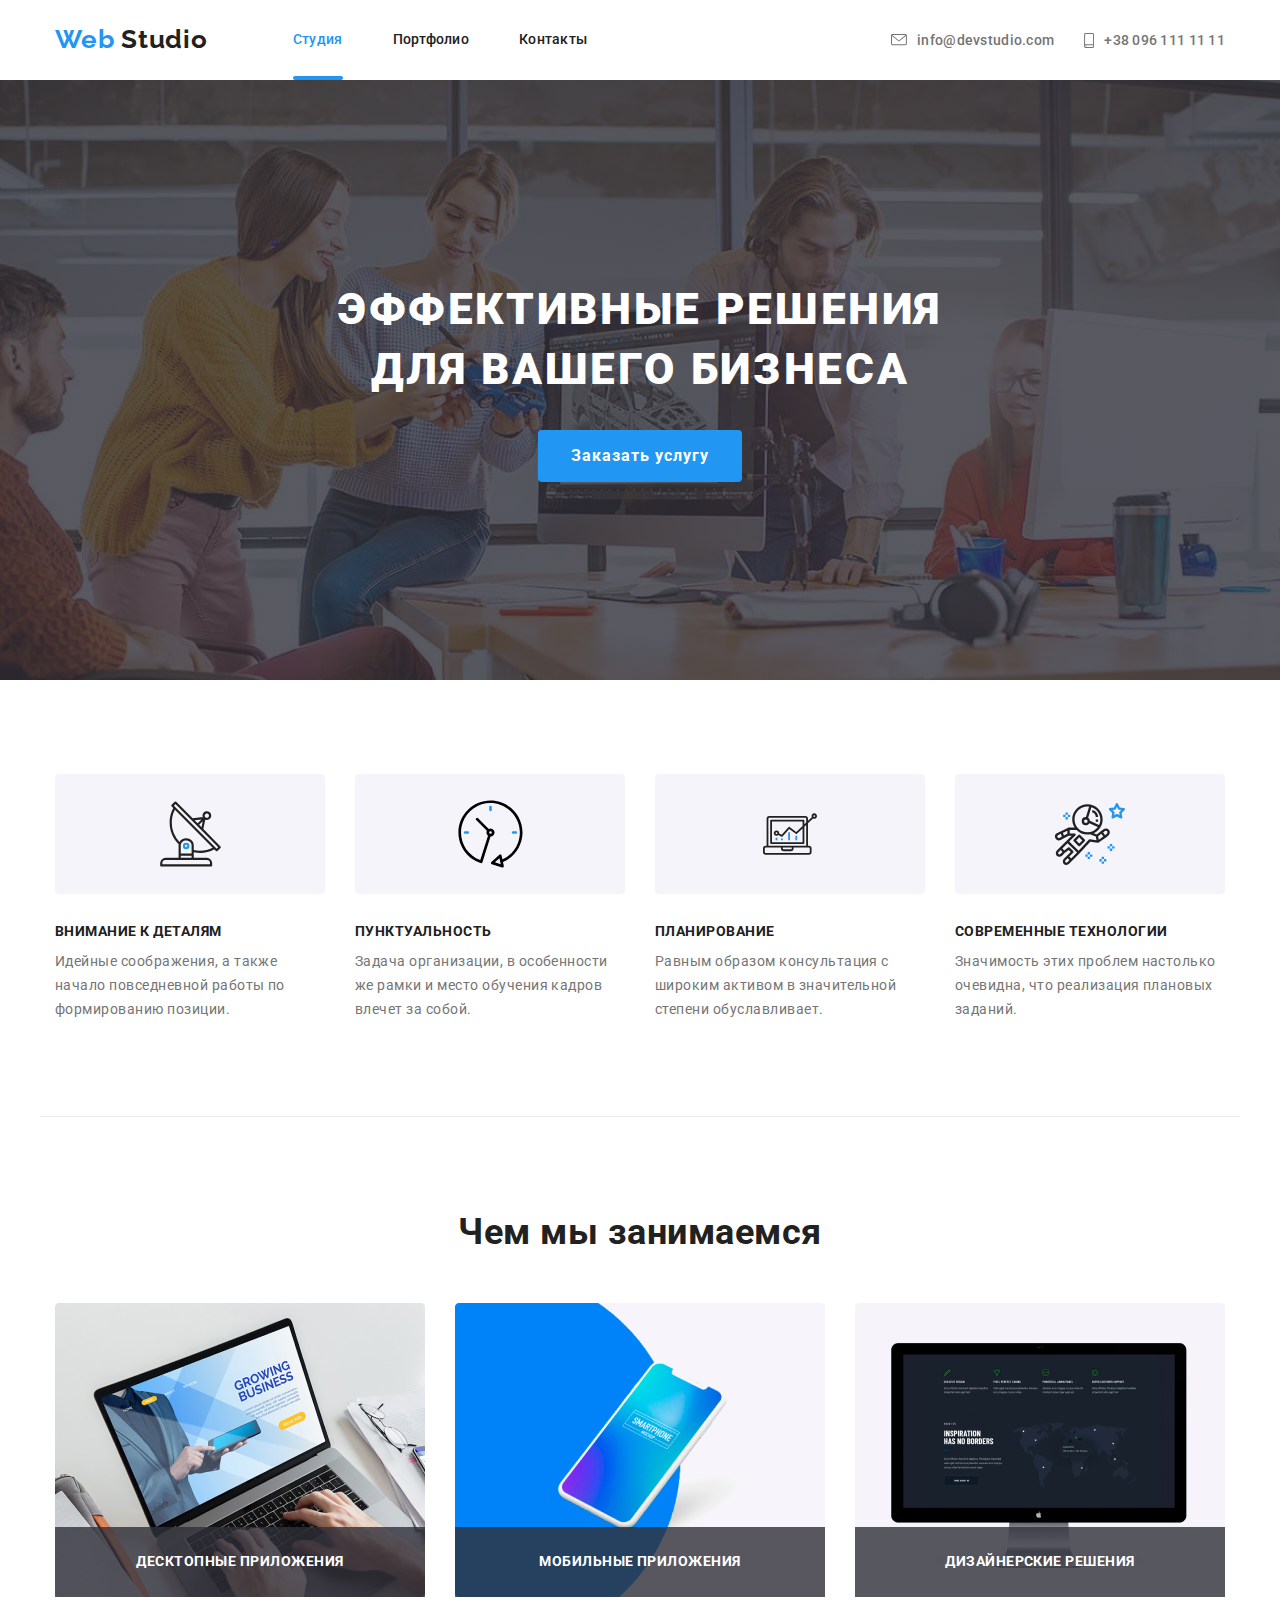
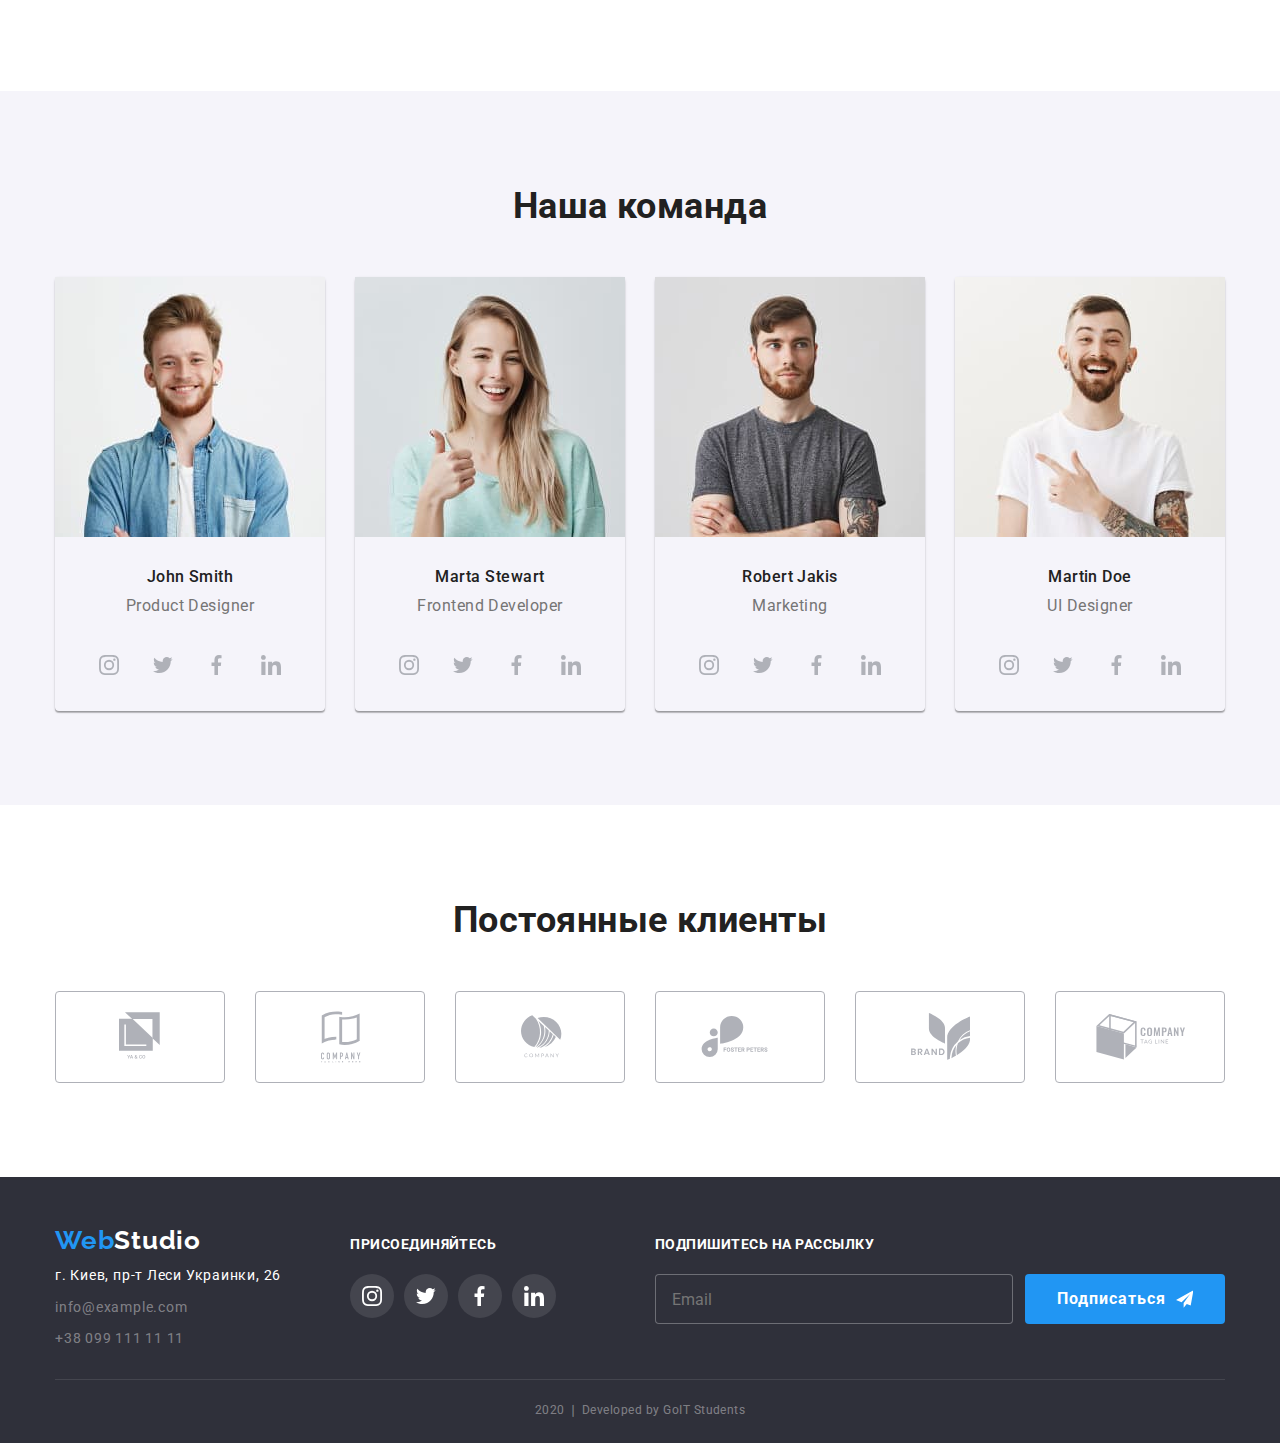
==== commit 0853cb97: "создаем sass" ====
--- a/index.html
+++ b/index.html
@@ -8,8 +8,7 @@
       href="https://fonts.googleapis.com/css2?family=Raleway:wght@700&family=Roboto:wght@400;500;700;900&display=swap"
       rel="stylesheet"
     />
-    <link rel="stylesheet" type="text/css" href="css/normalize.css" />
-    <link rel="stylesheet" href="./css/styles.css" />
+    <link rel="stylesheet" href="./css/main.min.css" />
   </head>
   <body class="page">
     <!-- Шапка сайта -->
--- a/css/main.min.css
+++ b/css/main.min.css
@@ -0,0 +1,2 @@
+/*! modern-normalize v0.6.0 | MIT License | https://github.com/sindresorhus/modern-normalize */*,*::before,*::after{-webkit-box-sizing:border-box;box-sizing:border-box}:root{-moz-tab-size:4;-o-tab-size:4;tab-size:4}html{line-height:1.15;-webkit-text-size-adjust:100%}body{margin:0}body{font-family:system-ui,-apple-system,"Segoe UI",Roboto,Helvetica,Arial,sans-serif,"Apple Color Emoji","Segoe UI Emoji"}hr{height:0}abbr[title]{-webkit-text-decoration:underline dotted;text-decoration:underline dotted}b,strong{font-weight:bolder}code,kbd,samp,pre{font-family:SFMono-Regular, Consolas, "Liberation Mono", Menlo, monospace;font-size:1em}small{font-size:80%}sub,sup{font-size:75%;line-height:0;position:relative;vertical-align:baseline}sub{bottom:-0.25em}sup{top:-0.5em}button,input,optgroup,select,textarea{font-family:inherit;font-size:100%;line-height:1.15;margin:0}button,select{text-transform:none}button,[type="button"],[type="reset"],[type="submit"]{-webkit-appearance:button}button::-moz-focus-inner,[type="button"]::-moz-focus-inner,[type="reset"]::-moz-focus-inner,[type="submit"]::-moz-focus-inner{border-style:none;padding:0}button:-moz-focusring,[type="button"]:-moz-focusring,[type="reset"]:-moz-focusring,[type="submit"]:-moz-focusring{outline:1px dotted ButtonText}fieldset{padding:0.35em 0.75em 0.625em}legend{padding:0}progress{vertical-align:baseline}[type="number"]::-webkit-inner-spin-button,[type="number"]::-webkit-outer-spin-button{height:auto}[type="search"]{-webkit-appearance:textfield;outline-offset:-2px}[type="search"]::-webkit-search-decoration{-webkit-appearance:none}::-webkit-file-upload-button{-webkit-appearance:button;font:inherit}summary{display:list-item}.page{color:#212121;background-color:#fff;font-family:Roboto,sans-serif;letter-spacing:0.03em}header{background-color:#fff}.list{padding:0;margin:0;list-style:none}a{text-decoration:none}nav{color:#212121;font-weight:500;font-size:14px;line-height:1.14}.container{width:1200px;margin-left:auto;margin-right:auto;padding-left:15px;padding-right:15px;background-color:#fff}img{display:block;max-width:100%;height:auto}.socials,.socials-footer{margin:0;padding:0;display:-webkit-box;display:-ms-flexbox;display:flex;-webkit-box-pack:center;-ms-flex-pack:center;justify-content:center;-webkit-box-align:center;-ms-flex-align:center;align-items:center;width:44px;height:44px;border-radius:50%;background-size:20px;padding-top:12px;padding-right:12px;padding-bottom:12px;padding-left:12px}.logo,.logo-caption{color:#212121;font-family:Raleway, Arial, Helvetica, sans-serif;font-weight:700;font-size:26px;line-height:1.19;letter-spacing:0.03em;-webkit-transition:color 250ms cubic-bezier(0.4, 0, 0.2, 1);transition:color 250ms cubic-bezier(0.4, 0, 0.2, 1)}.page{color:#212121;background-color:#fff;font-family:Roboto,sans-serif;letter-spacing:0.03em}header{background-color:#fff}.main-flex{display:-webkit-box;display:-ms-flexbox;display:flex;-webkit-box-align:center;-ms-flex-align:center;align-items:center}.nav-flex{display:-webkit-box;display:-ms-flexbox;display:flex}.logo-color{display:block;margin-top:24px;margin-bottom:25px}.logo:hover,.logo:focus{color:#2196f3}.logo .logo-title{color:#2196f3}.site-nav{display:-webkit-box;display:-ms-flexbox;display:flex;margin-left:85px}.site-nav .link{display:block;padding-top:32px;padding-bottom:32px;color:#212121;font-weight:500;font-size:14px;line-height:1.14;letter-spacing:0.02em;-webkit-transition:color 250ms cubic-bezier(0.4, 0, 0.2, 1);transition:color 250ms cubic-bezier(0.4, 0, 0.2, 1)}.site-nav .item+.item{margin-left:50px}.site-nav .link:hover,.site-nav.link:focus{color:#2196f3}.site-nav .current{position:relative}.site-nav .link.current{color:#2196f3;position:relative;display:inline-block}.current::after{content:"";position:absolute;bottom:0;left:0;width:100%;height:4px;background-color:#2196f3;border-radius:2px}.aside{display:-webkit-box;display:-ms-flexbox;display:flex;padding:0;margin:0;margin-left:auto;-webkit-box-align:center;-ms-flex-align:center;align-items:center}.aside .item{margin-left:30px}.aside .item:first-child{margin-left:0}.aside .link{padding-top:32px;padding-bottom:32px;color:#757575;font-weight:500;font-size:14px;line-height:16px;letter-spacing:0.02em;-webkit-box-align:center;-ms-flex-align:center;align-items:center;-webkit-transition:color 250ms cubic-bezier(0.4, 0, 0.2, 1),fill 2500ms cubic-bezier(0.4, 0, 0.2, 1);transition:color 250ms cubic-bezier(0.4, 0, 0.2, 1),fill 2500ms cubic-bezier(0.4, 0, 0.2, 1)}.aside .link:hover,.aside .link:focus{color:#2196f3;fill:#2196f3}.link-email{width:16px;height:12px;margin-right:10px;fill:currentColor}.link-smartphone{width:10px;height:15px;margin-right:10px;fill:currentColor}.hero{max-width:1600px;height:600px;margin-left:auto;margin-right:auto;background-image:-webkit-gradient(linear, left top, left bottom, from(rgba(47,48,58,0.8)), to(rgba(47,48,58,0.8))),url("../image/hero/Header img (1).jpg");background-image:linear-gradient(rgba(47,48,58,0.8), rgba(47,48,58,0.8)),url("../image/hero/Header img (1).jpg");background-repeat:no-repeat;background-size:cover;background-position:center;background-color:#3a363f;color:#fff;text-align:center}.hero .button{background-color:#757575}.hero-title{margin-top:0px;margin-bottom:30px;padding-top:200px;font-weight:900;font-size:44px;line-height:1.36;letter-spacing:0.06em;text-transform:uppercase}.button.primary{display:inline-block;border-radius:4px;padding-top:10px;padding-left:32px;padding-bottom:10px;padding-right:32px;min-width:136px;color:#fff;background-color:#2196f3;letter-spacing:0.06em;font-weight:700;font-size:16px;line-height:1.87;-webkit-box-align:center;-ms-flex-align:center;align-items:center;text-align:center;border:1px solid transparent;-webkit-transition:color 250ms cubic-bezier(0.4, 0, 0.2, 1),background-color 250ms cubic-bezier(0.4, 0, 0.2, 1);transition:color 250ms cubic-bezier(0.4, 0, 0.2, 1),background-color 250ms cubic-bezier(0.4, 0, 0.2, 1)}.button:hover,.button:focus{color:#2f303a;background-color:#fff}.button.secondary{color:rgba(255,255,255,0.6);background-color:#2f303a;font-size:16px;line-height:1.87;border:1px solid transparent;-webkit-transition:color 250ms cubic-bezier(0.4, 0, 0.2, 1);transition:color 250ms cubic-bezier(0.4, 0, 0.2, 1)}.backdrop.is-hidden{visibility:hidden;opacity:0;pointer-events:none}.backdrop{position:fixed;z-index:1;top:0;left:0;width:100%;height:100%;visibility:visible;opacity:1;background:rgba(0,0,0,0.2);-webkit-transition:opacity 250ms cubic-bezier(0.4, 0, 0.2, 1);transition:opacity 250ms cubic-bezier(0.4, 0, 0.2, 1)}.modal{position:absolute;top:50%;left:50%;width:528px;min-height:581px;-webkit-transform:translate(-50%, -50%);transform:translate(-50%, -50%);border-radius:4px;text-align:left;margin-left:0;margin-right:0;padding:40px;background:#ffffff;-webkit-box-shadow:0px 2px 1px rgba(0,0,0,0.2),0px 1px 1px rgba(0,0,0,0.14),0px 1px 3px rgba(0,0,0,0.12);box-shadow:0px 2px 1px rgba(0,0,0,0.2),0px 1px 1px rgba(0,0,0,0.14),0px 1px 3px rgba(0,0,0,0.12)}.modal-close{position:absolute;width:30px;height:30px;border-radius:50%;top:8px;right:8px;border:transparent;background:#ffffff;-webkit-box-shadow:0px 2px 1px rgba(0,0,0,0.2),0px 1px 1px rgba(0,0,0,0.14),0px 1px 3px rgba(0,0,0,0.12);box-shadow:0px 2px 1px rgba(0,0,0,0.2),0px 1px 1px rgba(0,0,0,0.14),0px 1px 3px rgba(0,0,0,0.12);cursor:pointer}.inputclose{position:absolute;top:50%;left:50%;-webkit-transform:translate(-50%, -50%);transform:translate(-50%, -50%)}.form-label{color:#ffffff;-webkit-transform:translateY(-50%);transform:translateY(-50%)}.modal-title{color:#212121;display:block;font-weight:700;font-size:20px;line-height:23px;text-align:center;line-height:1.15;margin-bottom:30px;letter-spacing:0.03em}.form-field{position:relative;margin-bottom:30px}.form-field input{margin:0;padding:0}.form-field .input-form{display:block;width:100%;height:40px;padding:12px 16px 12px 42px;cursor:pointer;border:1px solid rgba(33,33,33,0.2);border-radius:4px;-webkit-transition:border-color 250ms cubic-bezier(0.4, 0, 0.2, 1),fill 250ms cubic-bezier(0.4, 0, 0.2, 1),-webkit-transform 250ms cubic-bezier(0.4, 0, 0.2, 1);transition:border-color 250ms cubic-bezier(0.4, 0, 0.2, 1),fill 250ms cubic-bezier(0.4, 0, 0.2, 1),-webkit-transform 250ms cubic-bezier(0.4, 0, 0.2, 1);transition:border-color 250ms cubic-bezier(0.4, 0, 0.2, 1),transform 250ms cubic-bezier(0.4, 0, 0.2, 1),fill 250ms cubic-bezier(0.4, 0, 0.2, 1);transition:border-color 250ms cubic-bezier(0.4, 0, 0.2, 1),transform 250ms cubic-bezier(0.4, 0, 0.2, 1),fill 250ms cubic-bezier(0.4, 0, 0.2, 1),-webkit-transform 250ms cubic-bezier(0.4, 0, 0.2, 1)}.input-form:focus+.form-label{color:#2196f3;-webkit-transform:translate(-23px, -40px);transform:translate(-23px, -40px)}.input-form:focus{border-color:#2196f3;outline:none}.input-form:focus ~ .inputimg{fill:#2196f3}.input-form:focus+.form-label,.input-form:not(:placeholder-shown)+.form-label{-webkit-transform:translateY(-40px);transform:translateY(-40px);outline:none}.form-label{position:absolute;top:50%;-webkit-transform:translateY(-50%);transform:translateY(-50%);left:42px;font-style:400;font-weight:400;font-size:14px;line-height:1.14;letter-spacing:0.01em;color:#757575;-webkit-transition:color 250ms cubic-bezier(0.4, 0, 0.2, 1),-webkit-transform 250ms cubic-bezier(0.4, 0, 0.2, 1);transition:color 250ms cubic-bezier(0.4, 0, 0.2, 1),-webkit-transform 250ms cubic-bezier(0.4, 0, 0.2, 1);transition:transform 250ms cubic-bezier(0.4, 0, 0.2, 1),color 250ms cubic-bezier(0.4, 0, 0.2, 1);transition:transform 250ms cubic-bezier(0.4, 0, 0.2, 1),color 250ms cubic-bezier(0.4, 0, 0.2, 1),-webkit-transform 250ms cubic-bezier(0.4, 0, 0.2, 1)}.form-comment{position:relative;margin-bottom:20px}.comment{border:1px solid rgba(33,33,33,0.2);-webkit-transition:border-color 250ms cubic-bezier(0.4, 0, 0.2, 1),color 250ms cubic-bezier(0.4, 0, 0.2, 1),-webkit-transform 250ms cubic-bezier(0.4, 0, 0.2, 1);transition:border-color 250ms cubic-bezier(0.4, 0, 0.2, 1),color 250ms cubic-bezier(0.4, 0, 0.2, 1),-webkit-transform 250ms cubic-bezier(0.4, 0, 0.2, 1);transition:transform 250ms cubic-bezier(0.4, 0, 0.2, 1),border-color 250ms cubic-bezier(0.4, 0, 0.2, 1),color 250ms cubic-bezier(0.4, 0, 0.2, 1);transition:transform 250ms cubic-bezier(0.4, 0, 0.2, 1),border-color 250ms cubic-bezier(0.4, 0, 0.2, 1),color 250ms cubic-bezier(0.4, 0, 0.2, 1),-webkit-transform 250ms cubic-bezier(0.4, 0, 0.2, 1);display:block}.comment:focus{border-color:#2196f3;outline:none}.comment:focus+.form-label,.comment:not(:placeholder-shown)+.form-label{-webkit-transform:translate(-10px, -45px);transform:translate(-10px, -45px);outline:none}.comment:focus+.form-label{color:#2196f3;-webkit-transform:translate(-10px, -45px);transform:translate(-10px, -45px)}.form-comment label{position:absolute;top:12px;left:16px;padding-top:12px}.inputimg{position:absolute;top:50%;-webkit-transform:translateY(-50%);transform:translateY(-50%);left:16px;margin-right:11px;fill:#000;-webkit-transition:fill 250ms cubic-bezier(0.4, 0, 0.2, 1);transition:fill 250ms cubic-bezier(0.4, 0, 0.2, 1)}.inputimg:focus{fill:#2196f3}textarea{resize:none;color:#757575;width:100%;height:96px;border:1px solid rgba(33,33,33,0.2);border-radius:4px;padding-top:12px;padding-left:16px;font-style:400;font-weight:400;font-size:14px;line-height:1.14}.politica{-webkit-box-align:center;-ms-flex-align:center;align-items:center;-webkit-box-pack:center;-ms-flex-pack:center;justify-content:center;margin-left:8px;font-weight:400;font-size:14px;line-height:1.71;letter-spacing:0.03em;color:#757575}.politica-underline{text-decoration:underline;color:#2196f3;margin-left:5px}.button-submit{margin-left:auto;margin-right:auto;display:block;margin-top:30px;margin-bottom:40px;background-color:#2196f3;padding-top:10px;padding-left:55px;padding-bottom:10px;padding-right:56px;min-width:200px;color:#fff;-webkit-box-shadow:0px 4px 4px rgba(0,0,0,0.15);box-shadow:0px 4px 4px rgba(0,0,0,0.15);letter-spacing:0.06em;font-weight:700;font-size:16px;line-height:1.87;-webkit-box-align:center;-ms-flex-align:center;align-items:center;text-align:center;border-radius:4px;border:1px solid transparent;border:0;-webkit-transition:color 250ms cubic-bezier(0.4, 0, 0.2, 1),background-color 250ms cubic-bezier(0.4, 0, 0.2, 1);transition:color 250ms cubic-bezier(0.4, 0, 0.2, 1),background-color 250ms cubic-bezier(0.4, 0, 0.2, 1)}.checkbox{-webkit-appearance:none;-moz-appearance:none;appearance:none;position:absolute}.label-icon{display:inline-block;width:15px;height:15px;margin-right:10px;border:2px solid #212121;border-radius:2px}.checkbox:checked+.label-icon{background-color:#2196f3;border-color:#2196f3;background-image:url("../image/icon_check.svg");background-size:contain;background-origin:border-box}.section{background-color:#fff;padding-top:94px}.visually-hidden{position:absolute;clip:rect(0 0 0 0);width:1px;height:1px;margin:-1px}.section-title{margin-top:0}.section .title{color:#212121;font-weight:700;font-size:14px;line-height:1.14;text-transform:uppercase}.subtitle{color:#757575;font-size:16px;line-height:1.19}.feature_bottom{padding-bottom:94px;border-bottom:1px solid #ececec}.features{display:-webkit-box;display:-ms-flexbox;display:flex;-ms-flex-wrap:wrap;flex-wrap:wrap}.features .item{width:calc((100% - 90px) / 4);margin-right:30px}.features .item:nth-child(4n){margin-right:0}.features .icon{padding-top:25px;padding-left:107px;padding-bottom:25px;padding-right:107px;background-color:#f5f4fa}.color{display:-webkit-box;display:-ms-flexbox;display:flex;width:270px;height:120px;border-radius:4px;background-color:#f5f4fa;-webkit-box-pack:center;-ms-flex-pack:center;justify-content:center;-webkit-box-align:center;-ms-flex-align:center;align-items:center}.antenna{width:65px;height:70px}.Clock{width:67px;height:70px}.diagram{width:70px;height:54px}.astronaut{width:70px;height:70px}.features .title{margin-top:30px;margin-bottom:0}.features p{margin-top:10px;margin-bottom:0;color:#757575;font-size:14px;line-height:1.71}.box{background-color:#fff;padding-bottom:94px;padding-top:94px}.box .box-img{display:-webkit-box;display:-ms-flexbox;display:flex;-ms-flex-wrap:wrap;flex-wrap:wrap}.box-img .item{width:calc((100% - 60px) / 3);margin-right:30px}.box-img .item:nth-child(3n){margin-right:0}.item{position:relative}.box .title{margin:0;padding:0;margin-bottom:50px;font-weight:700;font-size:36px;line-height:42px;text-align:center}.box .text{position:absolute;bottom:0;left:0;width:100%;margin:0;padding:0;padding-top:27px;padding-bottom:27px;padding-left:0px;padding-right:0px;color:#fff;font-weight:700;font-size:14px;line-height:1.14;text-align:center;text-transform:uppercase;background:rgba(47,48,58,0.8)}.section-team{background-color:#f5f4fa;padding-top:94px;padding-bottom:94px;background:#f5f4fa}.section-team .title{margin:0;padding:0;margin-bottom:50px;font-size:36px;line-height:42px;text-align:center}.team{background-color:#f5f4fa}.teams{display:-webkit-box;display:-ms-flexbox;display:flex;text-align:center;border-radius:4px}.team-img{margin-bottom:30px}.teams-item{width:calc((100% - 90px) / 4);margin-right:30px;-webkit-box-shadow:0px 2px 1px rgba(0,0,0,0.2),0px 1px 1px rgba(0,0,0,0.14),0px 1px 3px rgba(0,0,0,0.12);box-shadow:0px 2px 1px rgba(0,0,0,0.2),0px 1px 1px rgba(0,0,0,0.14),0px 1px 3px rgba(0,0,0,0.12);border-radius:4px;padding-bottom:24px}.teams-item:nth-child(4n){margin-right:0}.teams .color{background-color:#fff;padding-bottom:36px}.subject{display:block;margin:0;padding:0;margin-bottom:10px;color:var(--primary-text-color);font-weight:500;font-size:16px;line-height:1.19}.subject:hover{color:#2196f3}.subtitle{margin:0;padding:0;margin-bottom:28px}.social-nav{display:-webkit-box;display:-ms-flexbox;display:flex;margin-right:auto;margin-left:auto;width:206px;height:44px;padding:0;-webkit-box-pack:justify;-ms-flex-pack:justify;justify-content:space-between}.link-social{display:inline-block;width:20px;height:20px;-webkit-box-align:center;-ms-flex-align:center;align-items:center}.socials{fill:#afb1b8;cursor:pointer;-webkit-transition:background-color 250ms cubic-bezier(0.4, 0, 0.2, 1),fill 250ms cubic-bezier(0.4, 0, 0.2, 1);transition:background-color 250ms cubic-bezier(0.4, 0, 0.2, 1),fill 250ms cubic-bezier(0.4, 0, 0.2, 1)}.socials:hover,.socials:focus{background-color:#2196f3;fill:#fff;-webkit-box-align:center;-ms-flex-align:center;align-items:center}.section-client{background-color:#fff}.client{padding-top:94px;padding-bottom:94px}.link{display:-webkit-box;display:-ms-flexbox;display:flex;-ms-flex-wrap:wrap;flex-wrap:wrap;-webkit-box-pack:center;-ms-flex-pack:center;justify-content:center}.link .item{display:inline-block;width:calc((100% - 150px) / 6);border:1px solid #afb1b8;-webkit-box-sizing:border-box;box-sizing:border-box;border-radius:4px;margin-right:30px;-webkit-transition:border 250ms cubic-bezier(0.4, 0, 0.2, 1);transition:border 250ms cubic-bezier(0.4, 0, 0.2, 1)}.link .item:hover{border:1px solid #2196f3}.link .item:nth-child(6n){margin-right:0}.section-client .title{margin:0;padding:0;margin-bottom:50px;font-weight:700;font-size:36px;line-height:1.17;text-align:center}.link-icon{display:-webkit-box;display:-ms-flexbox;display:flex;margin:0;padding:0;width:170px;height:90px;border-radius:4px;-webkit-box-pack:center;-ms-flex-pack:center;justify-content:center;-webkit-box-align:center;-ms-flex-align:center;align-items:center;fill:#afb1b8;-webkit-transition:fill 2500ms cubic-bezier(0.4, 0, 0.2, 1);transition:fill 2500ms cubic-bezier(0.4, 0, 0.2, 1)}.link-icon:hover{fill:#2196f3}.client-icon{width:45px;height:50px;-webkit-box-align:center;-ms-flex-align:center;align-items:center;-webkit-box-pack:center;-ms-flex-pack:center;justify-content:center}.client-icon2{width:40px;height:52px;-webkit-box-align:center;-ms-flex-align:center;align-items:center;-webkit-box-pack:center;-ms-flex-pack:center;justify-content:center}.client-icon3{width:41px;height:43px;-webkit-box-align:center;-ms-flex-align:center;align-items:center;-webkit-box-pack:center;-ms-flex-pack:center;justify-content:center}.client-icon4{width:80px;height:42px;-webkit-box-align:center;-ms-flex-align:center;align-items:center;-webkit-box-pack:center;-ms-flex-pack:center;justify-content:center}.client-icon5{width:59px;height:47px;-webkit-box-align:center;-ms-flex-align:center;align-items:center;-webkit-box-pack:center;-ms-flex-pack:center;justify-content:center}.client-icon6{width:90px;height:46px;-webkit-box-align:center;-ms-flex-align:center;align-items:center;-webkit-box-pack:center;-ms-flex-pack:center;justify-content:center}footer{background-color:#2f303a;color:#fff;padding-top:48px}.container-footer{width:1200px;margin-left:auto;margin-right:auto;padding-right:15px;padding-left:15px}.flex-footer{display:-webkit-box;display:-ms-flexbox;display:flex;-webkit-box-align:baseline;-ms-flex-align:baseline;align-items:baseline;padding-bottom:28px;border-bottom:1px solid rgba(255,255,255,0.1)}.logo-caption .logo-title{color:#2196f3}.logo-caption{display:-webkit-box;display:-ms-flexbox;display:flex;color:#fff;line-height:1.18}.logo-caption:hover,.logo-caption:focus{color:#2196f3}.socfooter{margin-left:69px}.social-but{display:-webkit-box;display:-ms-flexbox;display:flex;-ms-flex-wrap:wrap;flex-wrap:wrap;margin-top:21px;-webkit-box-align:center;-ms-flex-align:center;align-items:center}.social-but .item{display:inline-block;margin-right:10px;-webkit-box-pack:justify;-ms-flex-pack:justify;justify-content:space-between}.socials-footer{background-color:rgba(255,255,255,0.1);fill:#fff;-webkit-transition:background-color 250ms cubic-bezier(0.4, 0, 0.2, 1);transition:background-color 250ms cubic-bezier(0.4, 0, 0.2, 1)}.socials-footer:hover{background-color:#2196f3}.socials-title{font-size:14px;line-height:1.14;text-transform:uppercase}address{font-style:normal}.footer-address{font-family:Roboto,sans-serif;letter-spacing:0.03em;font-style:normal;font-weight:400}.address-text{color:#fff;font-size:14px;line-height:1.71;-webkit-transition:color 250ms cubic-bezier(0.4, 0, 0.2, 1);transition:color 250ms cubic-bezier(0.4, 0, 0.2, 1)}.address-text:hover,.address-text:focus{color:#2196f3}.address-mobile{color:rgba(255,255,255,0.4);font-style:normal;font-size:14px;line-height:1.71;-webkit-transition:color 250ms cubic-bezier(0.4, 0, 0.2, 1);transition:color 250ms cubic-bezier(0.4, 0, 0.2, 1)}.address-mobile:hover,.address-mobile:focus{color:#2196f3}.forms{margin-left:auto}.forms-button{display:-webkit-box;display:-ms-flexbox;display:flex;margin-top:21px}.forms-button .item{display:inline-block}.form-title{font-size:14px;line-height:1.14;text-transform:uppercase}.forms>p{display:block}.button-primary{position:relative;display:-webkit-box;display:-ms-flexbox;display:flex;-webkit-box-align:center;-ms-flex-align:center;align-items:center;-webkit-box-pack:center;-ms-flex-pack:center;justify-content:center;align-items:center;text-align:center;border-radius:4px;margin-left:12px;padding-top:10px;padding-left:32px;padding-bottom:10px;padding-right:32px;min-width:136px;width:200px;height:50px;border:none;color:#fff;background-color:#2196f3;letter-spacing:0.06em;font-weight:700;font-size:16px;line-height:1.87}.button-secondary{display:inline-block;-webkit-box-align:center;-ms-flex-align:center;align-items:center;border:1px solid rgba(255,255,255,0.3);border-radius:4px;padding-top:15px;padding-left:16px;padding-bottom:15px;min-width:136px;width:358px;height:50px;background-color:#2f303a;color:rgba(255,255,255,0.6);font-size:16px;line-height:1.87}.link-send{width:24px;height:24px;margin-left:10px}.copyright{text-align:center}.author{display:inline-block;padding-top:18px;padding-bottom:21px;color:rgba(255,255,255,0.4);font-size:12px;line-height:2}.author:hover,.author:focus{color:#2196f3}.filter-nav{padding-top:100px;padding-bottom:50px}.filter{font-weight:500;font-size:16px;line-height:1.62;text-align:center;border-radius:4px}.filter .button{color:#212121;background-color:#f5f4fa}.filter-text{padding:0;border:none;padding-top:6px;padding-right:22px;padding-bottom:6px;padding-left:22px;margin-right:8px;border-radius:4px;background-color:#f5f4fa;cursor:pointer;font-style:normal;font-weight:500;font-size:16px;line-height:1.62;text-align:center;letter-spacing:0.03em;-webkit-transition:color 250ms cubic-bezier(0.4, 0, 0.2, 1),background-color 250ms cubic-bezier(0.4, 0, 0.2, 1);transition:color 250ms cubic-bezier(0.4, 0, 0.2, 1),background-color 250ms cubic-bezier(0.4, 0, 0.2, 1)}.filter-text:last-child{margin-right:0px}.filter-text:hover,.filter-text:focus{color:#fff;background-color:#2196f3}.work .title{margin:0;padding:0}.visually-hidden{position:absolute;clip:rect(0 0 0 0);width:1px;height:1px;margin:-1px}.card-content:not(:nth-last-child(-n+3)){margin-bottom:30px}.card-content:not(:nth-child(3n)){margin-right:30px}.cards .item{width:370px}.cards{display:-webkit-box;display:-ms-flexbox;display:flex;-ms-flex-wrap:wrap;flex-wrap:wrap;border-top-left-radius:5px;border-top-right-radius:5px;overflow:hidden;padding-bottom:94px}.card-content{width:calc((100% - 60px) / 3);margin-right:30px;background:#fff;text-decoration:none}.card-content:nth-child(3n){margin-right:0}.portfolio-content{padding:0px 24px 0px 24px;border-right:1px solid #eee;border-bottom:1px solid #eee;border-left:1px solid #eee;border-bottom-right-radius:5px;border-bottom-left-radius:5px}.cards .title{color:#212121;font-weight:700;font-size:18px;line-height:2;letter-spacing:0.06em}.portfolio-elements{border-top-right-radius:5px;border-top-left-radius:5px;overflow:hidden}.card-content:hover{background:#fff;border:1px solid #eee;-webkit-box-sizing:border-box;box-sizing:border-box;-webkit-box-shadow:1px 4px 6px rgba(0,0,0,0.16),0px 4px 4px rgba(0,0,0,0.06),0px 1px 1px rgba(0,0,0,0.12);box-shadow:1px 4px 6px rgba(0,0,0,0.16),0px 4px 4px rgba(0,0,0,0.06),0px 1px 1px rgba(0,0,0,0.12);border-radius:5px}.project .subtitle{color:#757575;font-size:16px;line-height:1.87}.overlay{position:relative;overflow:hidden}.portfolio-elements:hover .text-project,.portfolio-elements:focus .text-project{-webkit-transform:scaleY(1);transform:scaleY(1);opacity:1}.text-project{opacity:0;position:absolute;top:0;left:0;-webkit-transform:translateY(100%);transform:translateY(100%);display:-webkit-box;display:-ms-flexbox;display:flex;text-align:start;-webkit-box-pack:center;-ms-flex-pack:center;justify-content:center;-webkit-box-align:center;-ms-flex-align:center;align-items:center;width:100%;height:100%;margin:0px;padding:0px 24px;color:#fff;background:rgba(33,150,243,0.9);font-weight:400;font-size:18px;line-height:1.56;-webkit-transition:-webkit-transform 250ms cubic-bezier(0.4, 0, 0.2, 1);transition:-webkit-transform 250ms cubic-bezier(0.4, 0, 0.2, 1);transition:transform 250ms cubic-bezier(0.4, 0, 0.2, 1);transition:transform 250ms cubic-bezier(0.4, 0, 0.2, 1), -webkit-transform 250ms cubic-bezier(0.4, 0, 0.2, 1)}
+/*# sourceMappingURL=main.min.css.map */